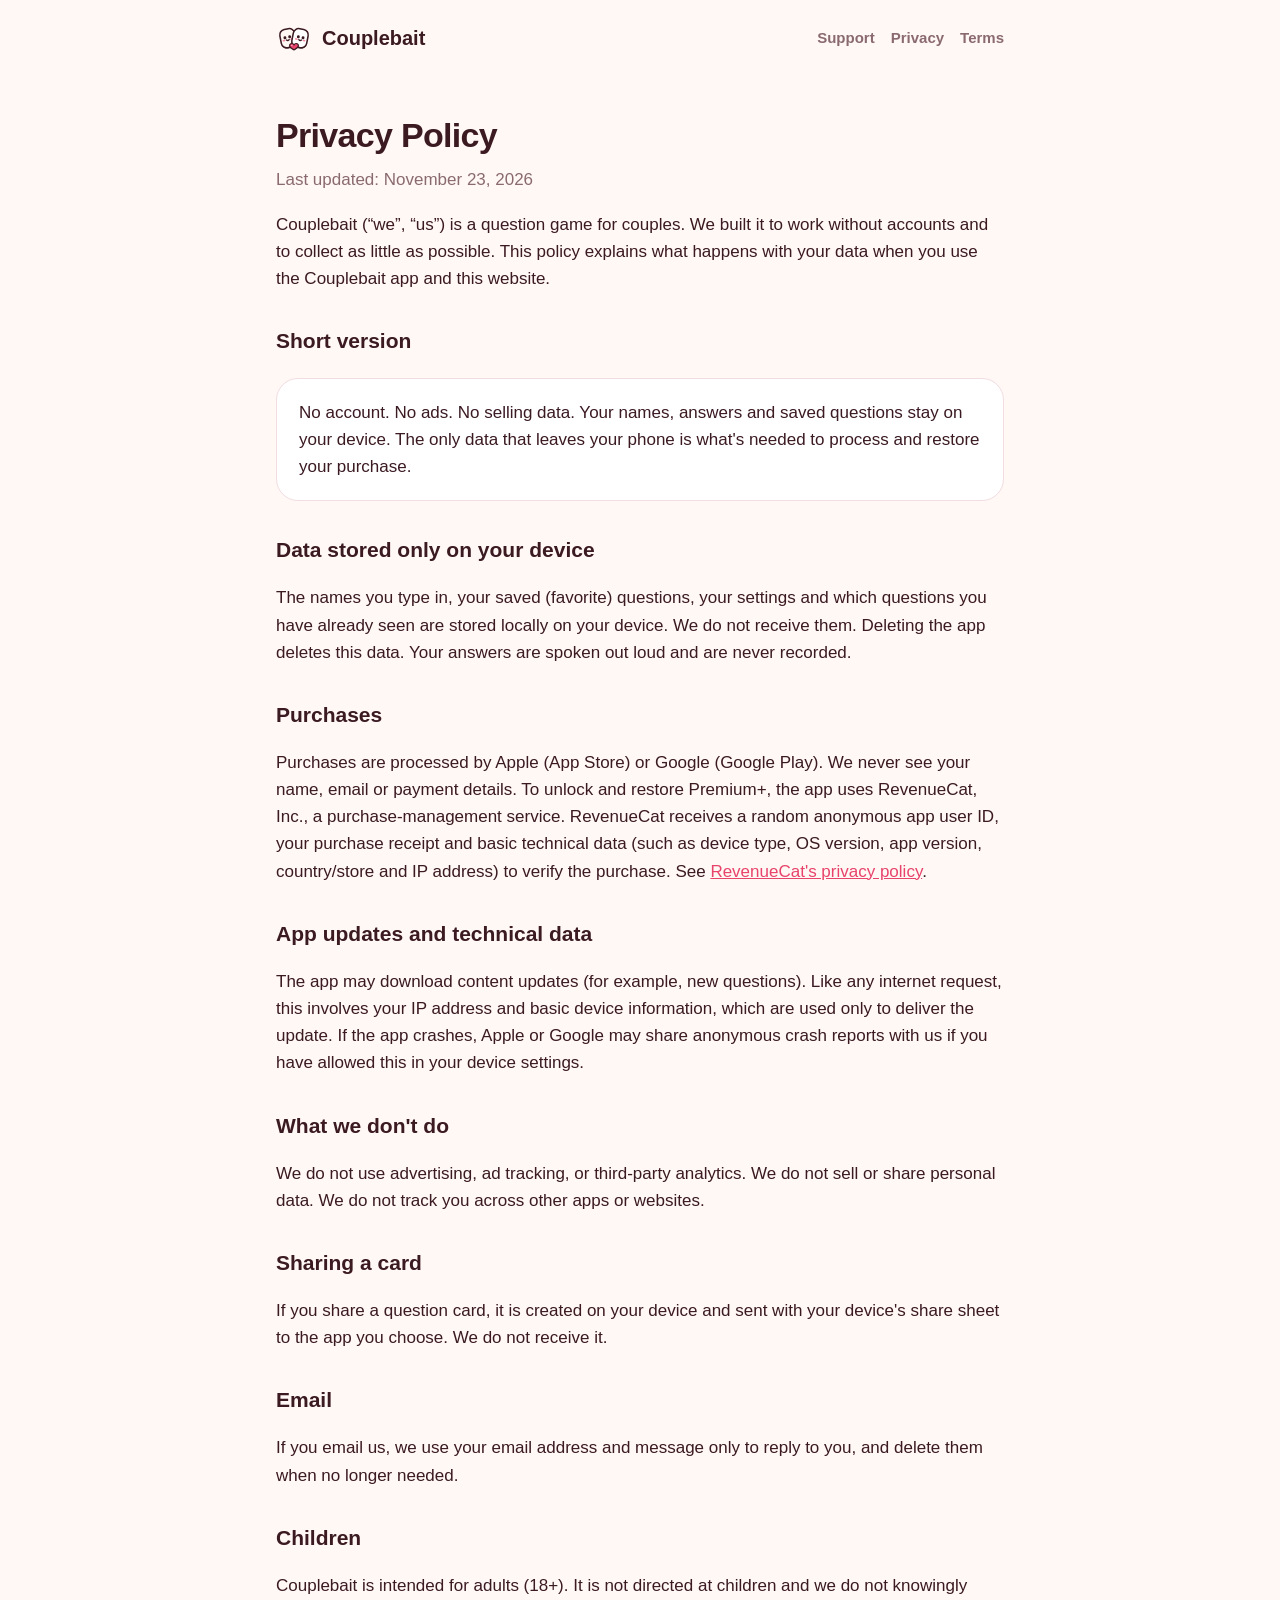
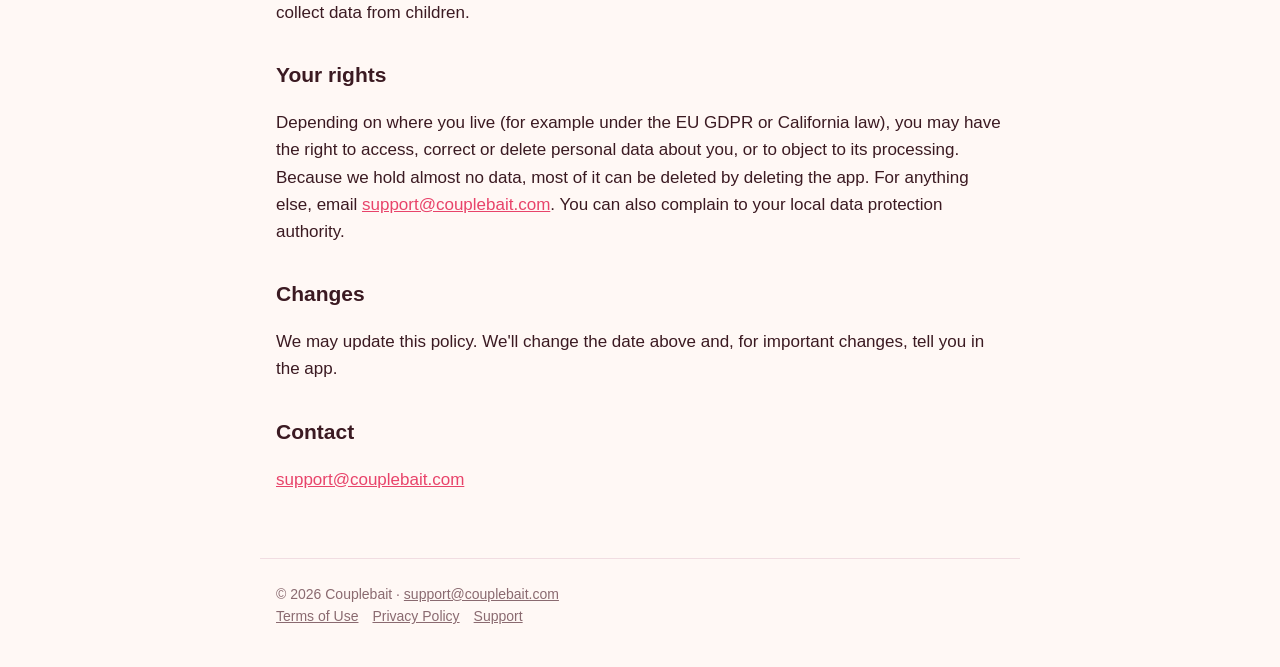
==== privacy/index.html @ bae0455f "Couplebait website: home, support, privacy policy, terms of use Co-Authored-By: Claude Opus 5.5 <nor" ====
<!doctype html>
<html lang="en"><head><meta charset="utf-8"><meta name="viewport" content="width=device-width,initial-scale=1">
<title>Privacy Policy – Couplebait</title><meta name="description" content="How Couplebait handles your data.">
<link rel="icon" href="/favicon.png"><link rel="apple-touch-icon" href="/icon.png"><link rel="stylesheet" href="/style.css">
</head><body>
<header><a class="brand" href="/"><img src="/logo.svg" alt="">Couplebait</a>
<nav><a href="/support">Support</a><a href="/privacy">Privacy</a><a href="/terms">Terms</a></nav></header>
<main>
<div class="doc">
<h1>Privacy Policy</h1>
<p class="updated">Last updated: November 23, 2026</p>
<p>Couplebait (“we”, “us”) is a question game for couples. We built it to work without accounts and to collect as little as possible. This policy explains what happens with your data when you use the Couplebait app and this website.</p>
<h2>Short version</h2>
<div class="box">No account. No ads. No selling data. Your names, answers and saved questions stay on your device. The only data that leaves your phone is what's needed to process and restore your purchase.</div>
<h2>Data stored only on your device</h2>
<p>The names you type in, your saved (favorite) questions, your settings and which questions you have already seen are stored locally on your device. We do not receive them. Deleting the app deletes this data. Your answers are spoken out loud and are never recorded.</p>
<h2>Purchases</h2>
<p>Purchases are processed by Apple (App Store) or Google (Google Play). We never see your name, email or payment details. To unlock and restore Premium+, the app uses RevenueCat, Inc., a purchase‑management service. RevenueCat receives a random anonymous app user ID, your purchase receipt and basic technical data (such as device type, OS version, app version, country/store and IP address) to verify the purchase. See <a href="https://www.revenuecat.com/privacy">RevenueCat's privacy policy</a>.</p>
<h2>App updates and technical data</h2>
<p>The app may download content updates (for example, new questions). Like any internet request, this involves your IP address and basic device information, which are used only to deliver the update. If the app crashes, Apple or Google may share anonymous crash reports with us if you have allowed this in your device settings.</p>
<h2>What we don't do</h2>
<p>We do not use advertising, ad tracking, or third‑party analytics. We do not sell or share personal data. We do not track you across other apps or websites.</p>
<h2>Sharing a card</h2>
<p>If you share a question card, it is created on your device and sent with your device's share sheet to the app you choose. We do not receive it.</p>
<h2>Email</h2>
<p>If you email us, we use your email address and message only to reply to you, and delete them when no longer needed.</p>
<h2>Children</h2>
<p>Couplebait is intended for adults (18+). It is not directed at children and we do not knowingly collect data from children.</p>
<h2>Your rights</h2>
<p>Depending on where you live (for example under the EU GDPR or California law), you may have the right to access, correct or delete personal data about you, or to object to its processing. Because we hold almost no data, most of it can be deleted by deleting the app. For anything else, email <a href="mailto:support@couplebait.com">support@couplebait.com</a>. You can also complain to your local data protection authority.</p>
<h2>Changes</h2>
<p>We may update this policy. We'll change the date above and, for important changes, tell you in the app.</p>
<h2>Contact</h2>
<p><a href="mailto:support@couplebait.com">support@couplebait.com</a></p>
</div>
</main>
<footer>© 2026 Couplebait · <a href="mailto:support@couplebait.com">support@couplebait.com</a><br><a href="/terms">Terms of Use</a><a href="/privacy">Privacy Policy</a><a href="/support">Support</a></footer>
</body></html>
---- style.css ----
:root{--bg:#FFF8F5;--card:#fff;--text:#3B1A22;--muted:#8A6A70;--border:#F1DDE2;--accent:#E8436A;--soft:#FBD3DC;--pink:#F7A1B5}
*{box-sizing:border-box}
body{margin:0;background:var(--bg);color:var(--text);font:17px/1.6 -apple-system,BlinkMacSystemFont,"SF Pro Text","Segoe UI",Roboto,Helvetica,Arial,sans-serif;-webkit-font-smoothing:antialiased}
a{color:var(--accent)}
header{display:flex;align-items:center;justify-content:space-between;max-width:760px;margin:0 auto;padding:20px 16px}
header a.brand{display:flex;align-items:center;gap:10px;font-weight:800;font-size:20px;color:var(--text);text-decoration:none}
header a.brand img{width:36px;height:36px}
nav a{color:var(--muted);text-decoration:none;margin-left:16px;font-weight:600;font-size:15px}
nav a:hover{color:var(--text)}
main{max-width:760px;margin:0 auto;padding:8px 16px 48px}
.hero{background:var(--pink);border-radius:32px;text-align:center;padding:56px 20px 48px;margin-top:8px}
.hero img{width:150px;height:150px}
.hero h1{font-size:44px;line-height:1.1;margin:16px 0 8px;letter-spacing:-.02em}
.hero p{font-size:20px;margin:0 auto;max-width:460px}
.badge{display:inline-block;margin-top:24px;background:var(--text);color:#fff;border-radius:999px;padding:14px 26px;font-weight:700;text-decoration:none}
.cards{display:grid;grid-template-columns:repeat(auto-fit,minmax(200px,1fr));gap:12px;margin:24px 0}
.card{background:var(--card);border:1px solid var(--border);border-radius:22px;padding:20px}
.card h3{margin:0 0 4px;font-size:18px}
.card p{margin:0;color:var(--muted);font-size:15px}
.doc h1{font-size:34px;letter-spacing:-.02em;margin:24px 0 4px}
.doc .updated{color:var(--muted);margin-top:0}
.doc h2{font-size:21px;margin-top:32px}
.box{background:var(--card);border:1px solid var(--border);border-radius:22px;padding:20px 22px;margin:20px 0}
footer{max-width:760px;margin:0 auto;padding:24px 16px 40px;color:var(--muted);font-size:14px;border-top:1px solid var(--border)}
footer a{color:var(--muted);margin-right:14px}
@media(max-width:520px){.hero h1{font-size:34px}nav a{margin-left:10px;font-size:14px}}
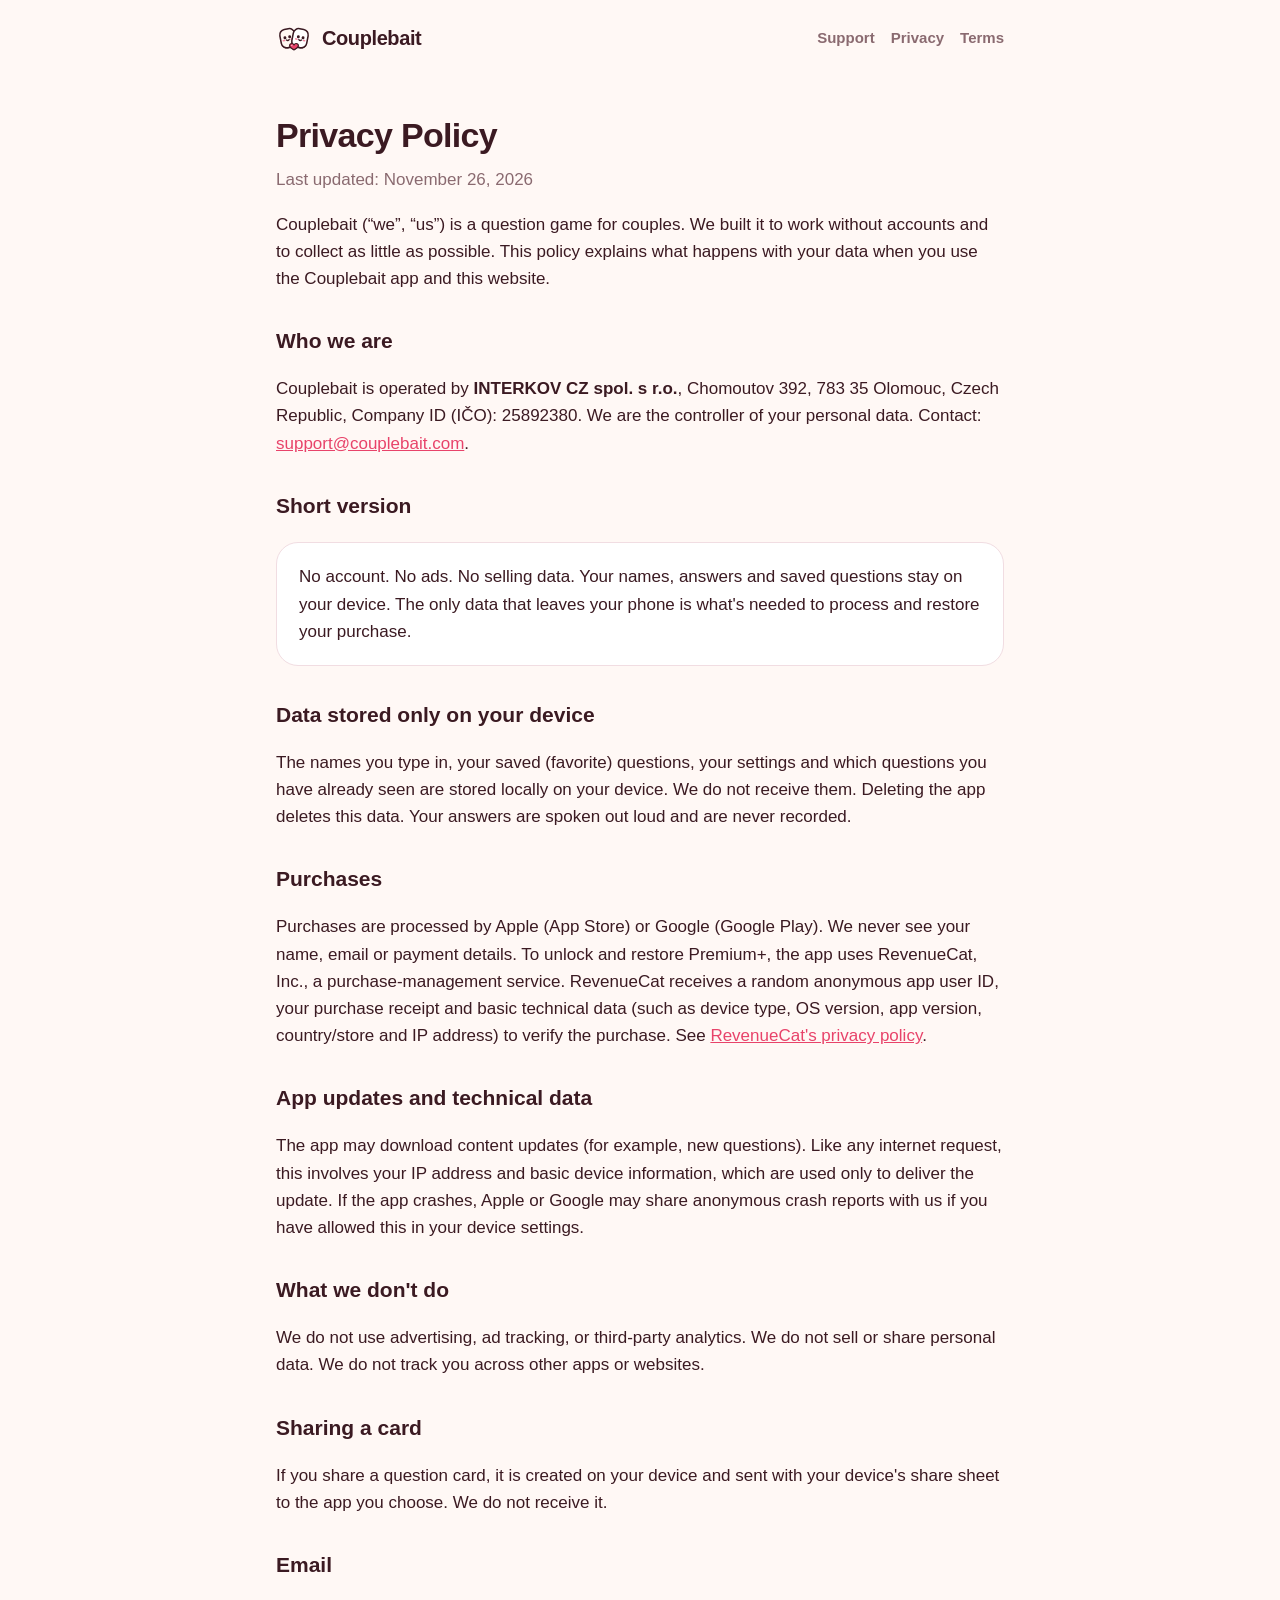
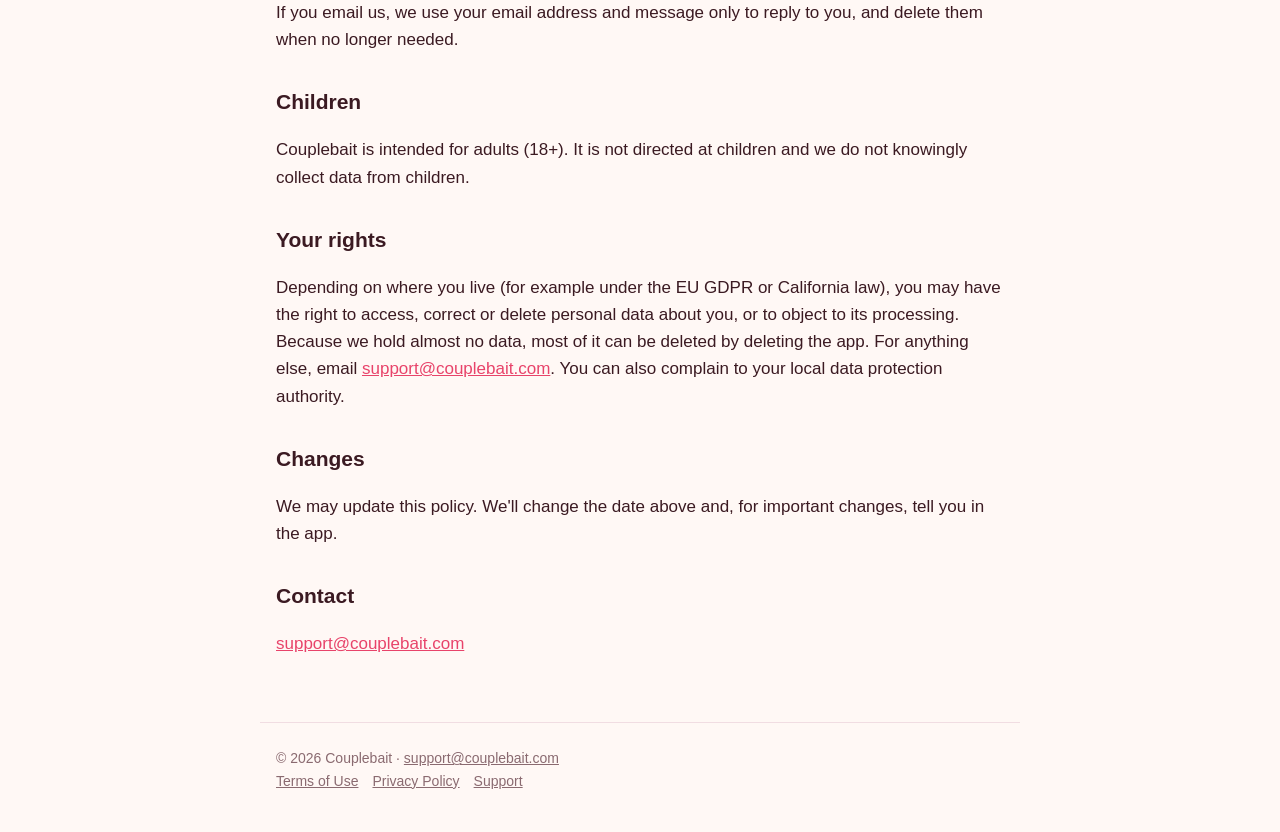
==== commit 94af2707: "Add operator details (INTERKOV CZ spol. s r.o.) to privacy policy and terms Co-Authored-By: Claude O" ====
--- a/privacy/index.html
+++ b/privacy/index.html
@@ -8,8 +8,10 @@
 <main>
 <div class="doc">
 <h1>Privacy Policy</h1>
-<p class="updated">Last updated: November 23, 2026</p>
+<p class="updated">Last updated: November 26, 2026</p>
 <p>Couplebait (“we”, “us”) is a question game for couples. We built it to work without accounts and to collect as little as possible. This policy explains what happens with your data when you use the Couplebait app and this website.</p>
+<h2>Who we are</h2>
+<p>Couplebait is operated by <strong>INTERKOV CZ spol. s r.o.</strong>, Chomoutov 392, 783 35 Olomouc, Czech Republic, Company ID (IČO): 25892380. We are the controller of your personal data. Contact: <a href="mailto:support@couplebait.com">support@couplebait.com</a>.</p>
 <h2>Short version</h2>
 <div class="box">No account. No ads. No selling data. Your names, answers and saved questions stay on your device. The only data that leaves your phone is what's needed to process and restore your purchase.</div>
 <h2>Data stored only on your device</h2>
--- a/style.css
+++ b/style.css
@@ -1,26 +1,139 @@
 :root{--bg:#FFF8F5;--card:#fff;--text:#3B1A22;--muted:#8A6A70;--border:#F1DDE2;--accent:#E8436A;--soft:#FBD3DC;--pink:#F7A1B5}
 *{box-sizing:border-box}
-body{margin:0;background:var(--bg);color:var(--text);font:17px/1.6 -apple-system,BlinkMacSystemFont,"SF Pro Text","Segoe UI",Roboto,Helvetica,Arial,sans-serif;-webkit-font-smoothing:antialiased}
+html{scroll-behavior:smooth}
+body{margin:0;background:var(--bg);color:var(--text);font:17px/1.6 Inter,-apple-system,BlinkMacSystemFont,"SF Pro Text","Segoe UI",Roboto,Helvetica,Arial,sans-serif;-webkit-font-smoothing:antialiased;overflow-x:hidden}
 a{color:var(--accent)}
 header{display:flex;align-items:center;justify-content:space-between;max-width:760px;margin:0 auto;padding:20px 16px}
-header a.brand{display:flex;align-items:center;gap:10px;font-weight:800;font-size:20px;color:var(--text);text-decoration:none}
-header a.brand img{width:36px;height:36px}
+header a.brand{display:flex;align-items:center;gap:10px;font-weight:800;font-size:20px;color:var(--text);text-decoration:none;letter-spacing:-.02em}
+header a.brand img{width:36px;height:36px;border-radius:9px}
 nav a{color:var(--muted);text-decoration:none;margin-left:16px;font-weight:600;font-size:15px}
 nav a:hover{color:var(--text)}
 main{max-width:760px;margin:0 auto;padding:8px 16px 48px}
-.hero{background:var(--pink);border-radius:32px;text-align:center;padding:56px 20px 48px;margin-top:8px}
-.hero img{width:150px;height:150px}
-.hero h1{font-size:44px;line-height:1.1;margin:16px 0 8px;letter-spacing:-.02em}
-.hero p{font-size:20px;margin:0 auto;max-width:460px}
-.badge{display:inline-block;margin-top:24px;background:var(--text);color:#fff;border-radius:999px;padding:14px 26px;font-weight:700;text-decoration:none}
-.cards{display:grid;grid-template-columns:repeat(auto-fit,minmax(200px,1fr));gap:12px;margin:24px 0}
-.card{background:var(--card);border:1px solid var(--border);border-radius:22px;padding:20px}
-.card h3{margin:0 0 4px;font-size:18px}
-.card p{margin:0;color:var(--muted);font-size:15px}
 .doc h1{font-size:34px;letter-spacing:-.02em;margin:24px 0 4px}
 .doc .updated{color:var(--muted);margin-top:0}
 .doc h2{font-size:21px;margin-top:32px}
 .box{background:var(--card);border:1px solid var(--border);border-radius:22px;padding:20px 22px;margin:20px 0}
 footer{max-width:760px;margin:0 auto;padding:24px 16px 40px;color:var(--muted);font-size:14px;border-top:1px solid var(--border)}
 footer a{color:var(--muted);margin-right:14px}
-@media(max-width:520px){.hero h1{font-size:34px}nav a{margin-left:10px;font-size:14px}}
+
+/* ---------- Landing ---------- */
+.home{background:var(--bg)}
+.home nav{display:flex;align-items:center}
+.nav-cta{background:var(--text);color:#fff!important;padding:9px 16px;border-radius:999px}
+.hl{background:#fff;color:var(--accent);padding:0 .22em;border-radius:.28em;box-decoration-break:clone;-webkit-box-decoration-break:clone}
+
+.hero-scroll{position:relative;height:360vh;background:var(--pink);border-radius:0 0 48px 48px}
+.hero-sticky{position:sticky;top:0;height:100vh;height:100svh;display:flex;align-items:center;overflow:hidden}
+.hero{width:100%;max-width:1120px;margin:0 auto;padding:0 24px 24px;display:grid;grid-template-columns:1.1fr .9fr;gap:40px;align-items:center}
+.home header.top{position:absolute;left:0;right:0;max-width:none;z-index:20}
+.home header.top>*{position:relative}
+.home header.top{padding:20px max(24px,calc(50vw - 536px))}
+.eyebrow{display:inline-block;background:rgba(255,255,255,.55);border-radius:999px;padding:6px 14px;font-weight:700;font-size:14px;margin:0 0 18px}
+.hero h1{font-size:clamp(40px,6.2vw,76px);line-height:1;letter-spacing:-.045em;font-weight:900;margin:0}
+.hero h1 .big{display:block;font-size:1.35em;letter-spacing:-.06em}
+.hero h1 .hl{display:inline-block;margin-top:.08em}
+.lead{font-size:20px;line-height:1.5;max-width:460px;margin:22px 0 0;font-weight:500}
+.cta-row{display:flex;align-items:center;gap:16px;flex-wrap:wrap;margin-top:30px}
+.cta-row.center{justify-content:center}
+.cta-note{font-size:14px;font-weight:600;opacity:.75}
+.store-btn{display:inline-flex;align-items:center;gap:10px;background:#000;color:#fff;border-radius:14px;padding:10px 20px 10px 16px;text-decoration:none;transition:transform .2s ease}
+.store-btn:hover{transform:translateY(-2px)}
+.store-btn svg{width:28px;height:28px}
+.store-btn span{display:flex;flex-direction:column;font-weight:700;font-size:21px;line-height:1.1;letter-spacing:-.02em}
+.store-btn small{font-size:11px;font-weight:500;letter-spacing:0}
+.scroll-cue{position:absolute;bottom:22px;left:50%;width:26px;height:42px;margin-left:-13px;border:2.5px solid rgba(59,26,34,.35);border-radius:14px}
+.scroll-cue span{position:absolute;left:50%;top:8px;width:4px;height:8px;margin-left:-2px;border-radius:2px;background:rgba(59,26,34,.5);animation:cue 1.8s ease-in-out infinite}
+@keyframes cue{0%{opacity:0;transform:translateY(0)}30%{opacity:1}100%{opacity:0;transform:translateY(12px)}}
+
+/* phone */
+.hero-phone{position:relative;display:flex;justify-content:center}
+.phone{--h:min(640px,80svh);height:var(--h);width:calc(var(--h)*.4615);border-radius:calc(var(--h)*.08);padding:calc(var(--h)*.017);background:linear-gradient(135deg,#5b5a5f,#1c1c1f 18%,#3d3c41 45%,#151517 70%,#4a494e);box-shadow:0 40px 80px rgba(59,26,34,.35),inset 0 0 0 1.5px rgba(255,255,255,.2);position:relative;font-size:calc(var(--h)/640*16px)}
+.screen{position:relative;width:100%;height:100%;border-radius:calc(var(--h)*.065);background:var(--bg);overflow:hidden;box-shadow:0 0 0 calc(var(--h)*.006) #050505}
+.status{display:flex;justify-content:space-between;align-items:center;padding:1em 1.4em 0 1.9em;font-size:.88em;height:3em}
+.island{position:absolute;left:50%;top:.7em;transform:translateX(-50%);width:6.2em;height:1.8em;background:#000;border-radius:2em}
+.sig{display:flex;gap:.35em;align-items:center}.sig svg{height:.72em;fill:var(--text);color:var(--text)}
+.appbar{display:flex;justify-content:space-between;align-items:center;padding:.9em .95em 0;position:relative;z-index:60}
+.pill-back,.round{background:#fff;border-radius:999px;box-shadow:0 2px 8px rgba(59,26,34,.08);font-weight:700;font-size:.82em}
+.pill-back{display:flex;align-items:center;gap:.3em;padding:.55em 1em .55em .7em}.pill-back svg{width:1.1em;height:1.1em}
+.rounds{display:flex;gap:.45em}
+.round{width:2.5em;height:2.5em;display:grid;place-items:center}.round svg{width:1.15em;height:1.15em}
+.deck{position:absolute;left:0;right:0;top:7.6em;bottom:3.6em}
+.qcard{position:absolute;left:5%;right:5%;top:50%;aspect-ratio:.72;translate:0 -50%;border-radius:2.1em;box-shadow:0 .5em 1.2em rgba(59,26,34,.10);will-change:transform,opacity;transform-origin:50% 60%}
+.ghost{position:absolute;left:50%;top:50%;width:4.4em;translate:-50% -50%}
+.face{position:absolute;inset:0;padding:1em;display:flex;flex-direction:column}
+.qtop{display:flex;justify-content:space-between;align-items:center;gap:.4em}.qtop .cnt{flex-shrink:0}.qtop .chip{min-width:0;overflow:hidden;text-overflow:ellipsis}
+.chip{background:rgba(255,255,255,.78);border-radius:1em;padding:.42em .6em;font-weight:700;font-size:.78em;letter-spacing:-.01em;white-space:nowrap}
+.chip i{font-style:normal;color:var(--muted);margin-left:.15em}
+.cnt{white-space:nowrap;font-size:.7em;font-weight:600;color:var(--muted)}
+.asks{margin:auto 0 .6em;text-align:center;letter-spacing:.14em;font-size:.68em;font-weight:700;color:var(--muted)}
+.qt{margin:0 0 auto;text-align:center;font-weight:800;font-size:1.32em;line-height:1.18;letter-spacing:-.03em;padding:0 .2em}
+.qfoot{display:flex;justify-content:space-between;align-items:center}
+.qround{width:2.6em;height:2.6em;border-radius:50%;background:#fff;display:grid;place-items:center}
+.qround svg{width:1.15em;fill:none;stroke:var(--text);stroke-width:2.4;stroke-linecap:round;stroke-linejoin:round}
+.qround.heart svg{stroke:var(--accent)}
+.mark{display:flex;align-items:center;gap:.3em;font-weight:700;font-size:.8em;opacity:.55}.mark img{width:1.3em}
+.swipe-hint{position:absolute;bottom:1.2em;width:100%;text-align:center;font-size:.8em;color:var(--muted);margin:0;font-weight:600}
+
+/* sections */
+.home section h2{font-size:clamp(32px,4.4vw,48px);line-height:1.05;letter-spacing:-.04em;font-weight:900;margin:0 0 12px;text-align:center}
+.how{max-width:1000px;margin:72px auto 0;padding:0 24px;display:grid;grid-template-columns:repeat(3,1fr);gap:16px}
+.step{background:#fff;border:1px solid var(--border);border-radius:26px;padding:24px}
+.num{display:grid;place-items:center;width:36px;height:36px;border-radius:50%;background:var(--soft);color:var(--accent);font-weight:800}
+.step h3,.feat h3{margin:14px 0 4px;font-size:19px;letter-spacing:-.02em}
+.step p,.feat p{margin:0;color:var(--muted);font-size:15.5px;line-height:1.5}
+
+.gallery-wrap{margin:88px 0 0}
+.gallery{display:flex;gap:16px;overflow-x:auto;scroll-snap-type:x mandatory;padding:20px max(24px,calc(50vw - 560px)) 28px;scrollbar-width:none}
+.gallery::-webkit-scrollbar{display:none}
+.gallery img{flex:0 0 auto;width:240px;height:auto;border-radius:28px;scroll-snap-align:center;box-shadow:0 18px 40px rgba(59,26,34,.16)}
+
+.packs{max-width:1000px;margin:72px auto 0;padding:0 24px}
+.sub{text-align:center;color:var(--muted);margin:0 0 28px;font-size:18px}
+.pack-grid{columns:3 280px;column-gap:14px}
+.pack-group{break-inside:avoid;margin-bottom:14px;background:#fff;border:1px solid var(--border);border-radius:26px;padding:20px 22px}
+.pack-group h4{margin:0 0 12px;font-size:13px;text-transform:uppercase;letter-spacing:.1em;color:var(--muted)}
+.chips{display:flex;flex-wrap:wrap;gap:8px}
+.chips span{background:var(--bg);border-radius:14px;padding:7px 12px;font-weight:700;font-size:15px}
+.pack-group em,.chips em{font-style:normal;font-size:11px;background:var(--text);color:#fff;border-radius:6px;padding:1px 5px;margin-left:3px;vertical-align:2px;letter-spacing:0}
+
+.features{max-width:1000px;margin:72px auto 0;padding:0 24px;display:grid;grid-template-columns:repeat(3,1fr);gap:16px}
+.feat{text-align:center;padding:12px}
+.ico{width:56px;height:56px;margin:0 auto;border-radius:18px;background:var(--soft);display:grid;place-items:center}
+.ico svg{width:26px;fill:none;stroke:var(--accent);stroke-width:2.4;stroke-linecap:round;stroke-linejoin:round}
+
+.final{max-width:1072px;margin:88px auto 56px;background:var(--pink);border-radius:40px;padding:56px 24px;text-align:center}
+.final-icon{width:88px;height:88px;border-radius:22px;box-shadow:0 12px 28px rgba(59,26,34,.2)}
+.final h2{margin-top:18px!important}
+.final p{font-size:18px;margin:0}
+.store-btn.light{cursor:default}
+.home footer{max-width:1072px}
+
+@media(max-width:860px){
+  .hero-scroll{height:440vh}
+  .hero{display:block;padding:0 16px;height:100%;position:relative;text-align:center}
+  .hero-sticky{align-items:stretch}
+  .hero-text{position:absolute;left:16px;right:16px;top:max(76px,11svh);transform-origin:50% 0;will-change:transform,opacity}
+  .eyebrow,.cta-note{display:none}
+  .hero h1{font-size:clamp(36px,10.5vw,56px)}
+  .hero h1 .big{font-size:1.45em}
+  .lead{font-size:17px;margin:14px auto 0;max-width:340px}
+  .hero .cta-row{justify-content:center;margin-top:22px}
+  .hero-phone{position:absolute;left:0;right:0;top:calc((100svh - var(--ph))/2);--ph:min(600px,calc(100svh - 40px));will-change:transform}
+  .phone{--h:var(--ph)}
+  .scroll-cue{display:none}
+  .lead{margin-left:auto;margin-right:auto}
+  .hero .cta-row{justify-content:center}
+  .how,.features{grid-template-columns:1fr}
+  .step{display:grid;grid-template-columns:36px 1fr;column-gap:14px;padding:18px 20px}.step h3{margin:4px 0 2px}.step p{grid-column:2}
+  .final{margin-left:16px;margin-right:16px}
+}
+@media(max-width:520px){
+  nav a{margin-left:10px;font-size:14px}
+  .home nav a:not(.nav-cta){display:none}
+  .home header.top{padding:16px}
+  .how,.packs,.features{padding:0 16px}
+  .gallery img{width:200px}
+}
+@media(prefers-reduced-motion:reduce){.qcard{transition:none}}
+
+.em{width:1.2em;height:1.2em;vertical-align:-.22em;display:inline-block}
